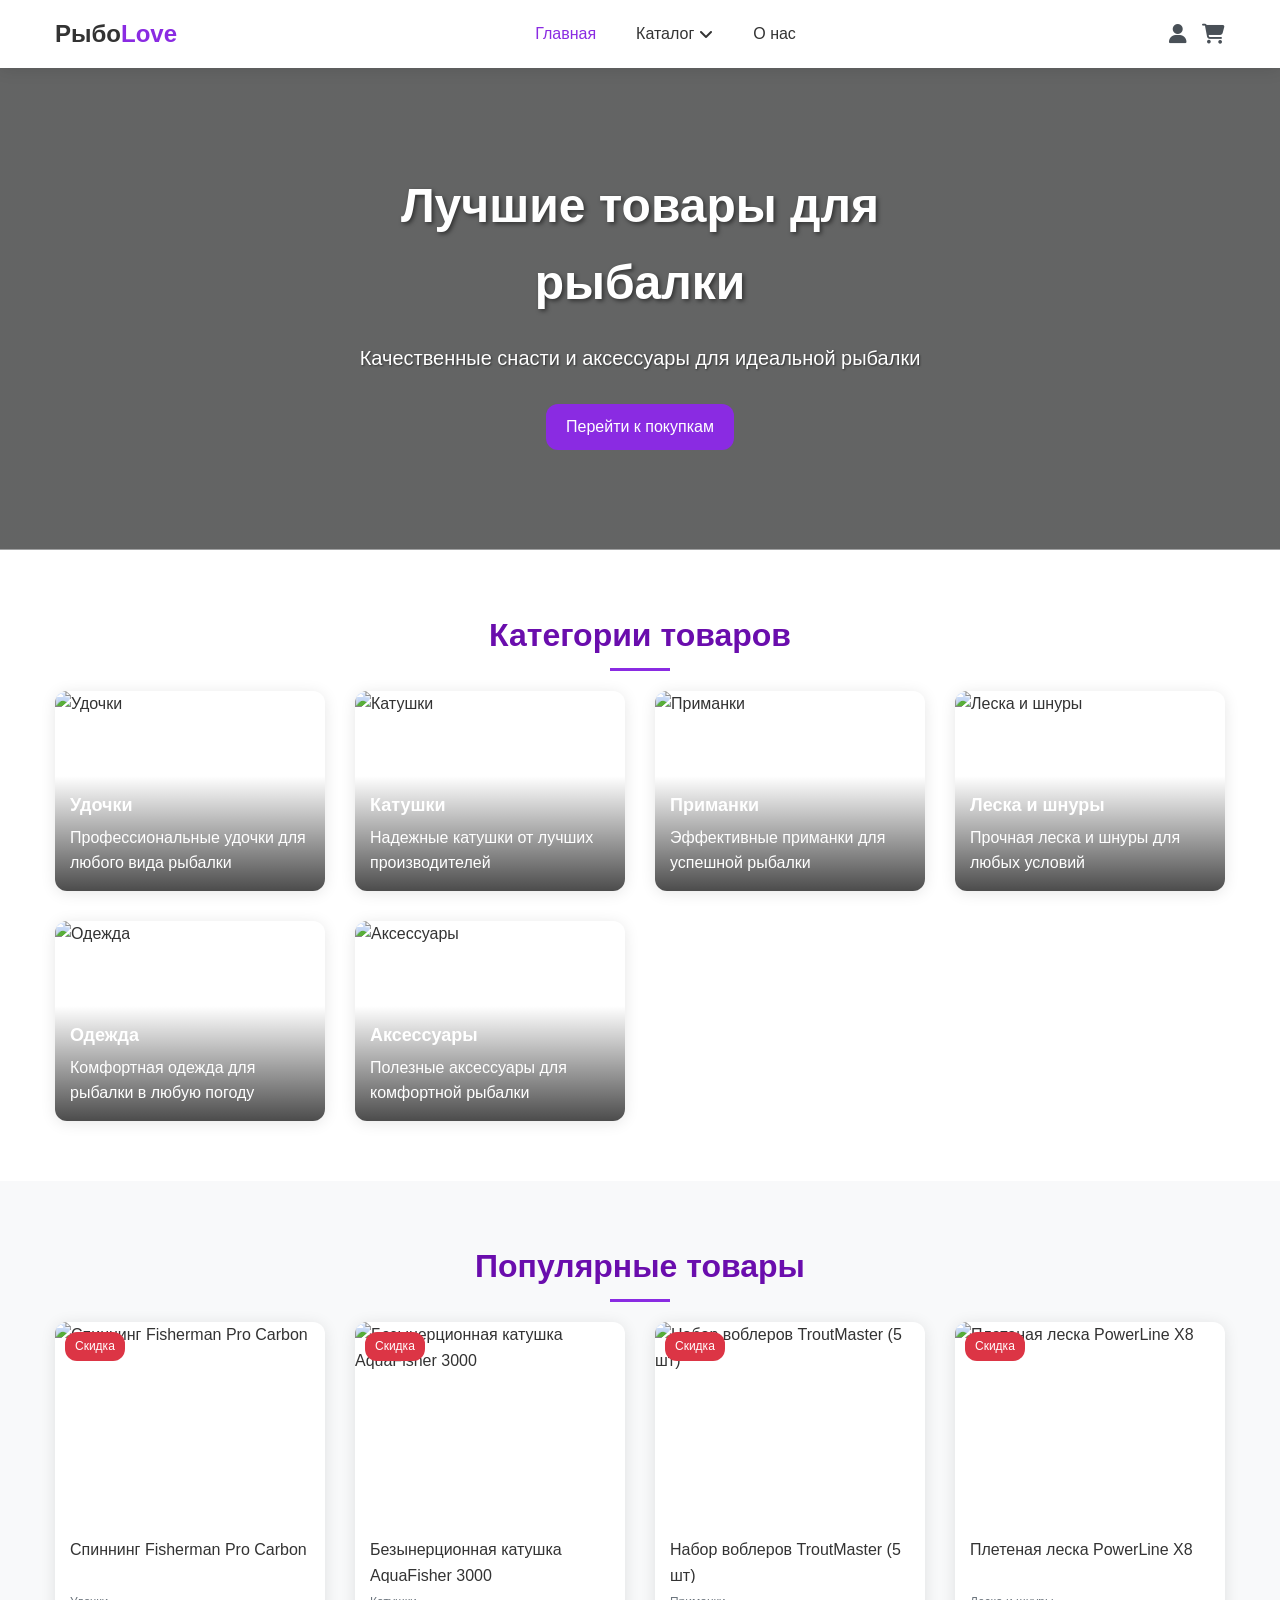
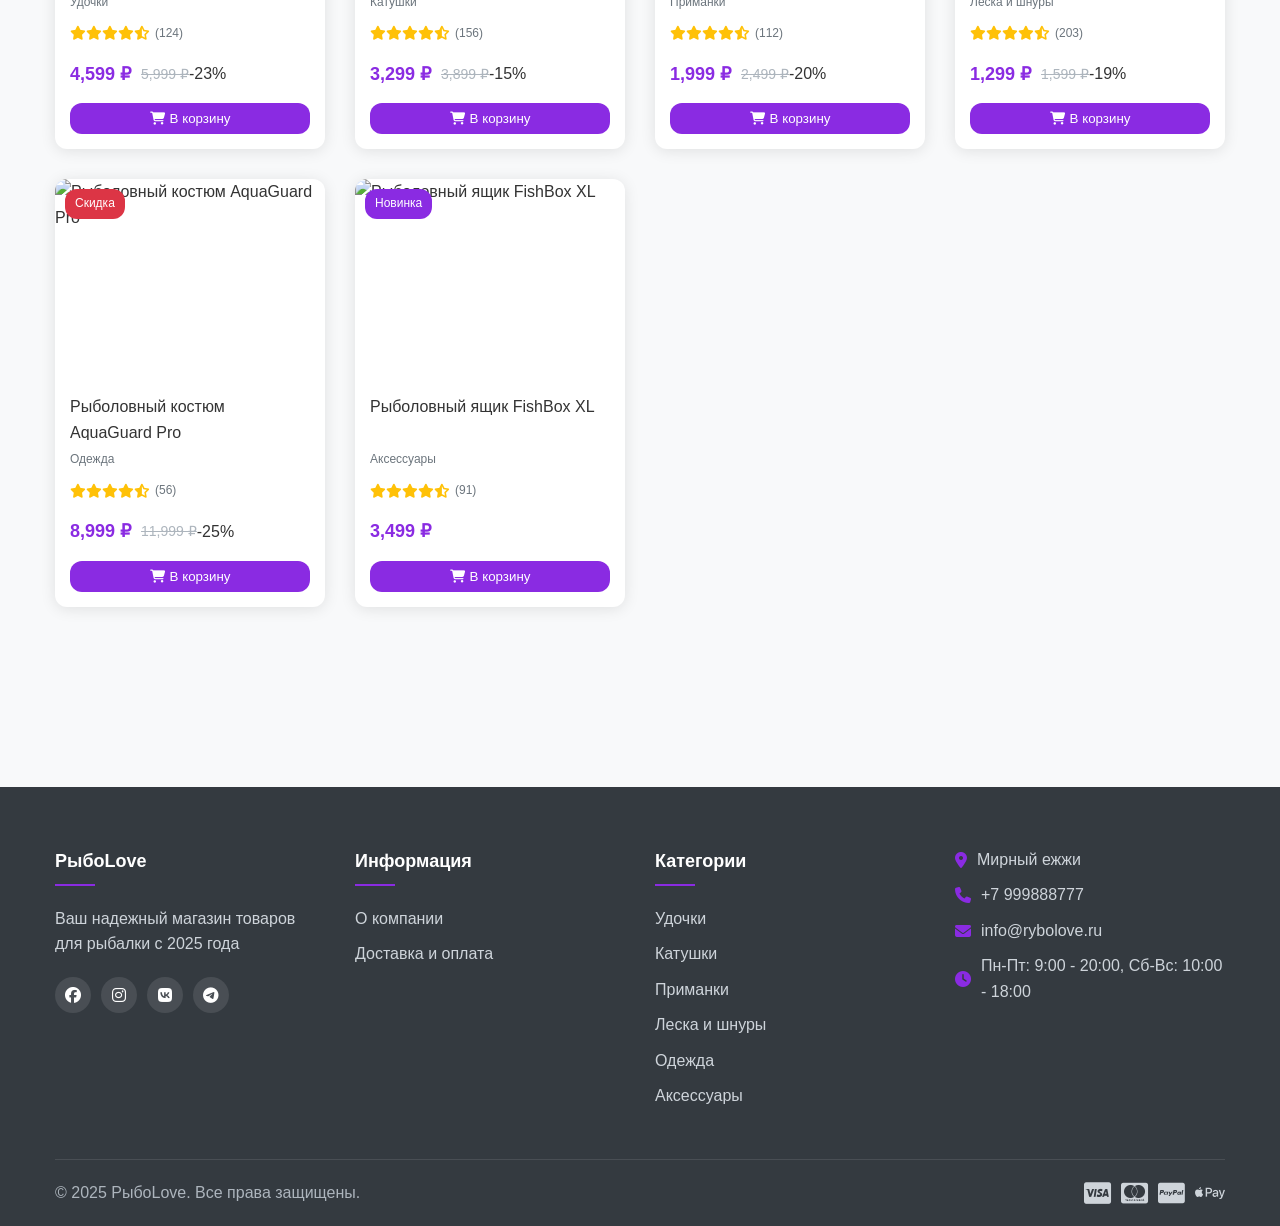
==== rybolove/index.html @ 0f79250c "Add files via upload" ====
<!DOCTYPE html>
<html lang="ru">
<head>
    <meta charset="UTF-8">
    <meta name="viewport" content="width=device-width, initial-scale=1.0">
    <title>РыбоLove - Магазин рыболовных принадлежностей</title>
    <link rel="stylesheet" href="css/styles.css">
    <link rel="stylesheet" href="css/responsive.css">
    <link rel="stylesheet" href="https://cdnjs.cloudflare.com/ajax/libs/font-awesome/6.4.0/css/all.min.css">
</head>
<body>
    <header>
        <div class="container">
            <div class="logo">
                <a href="index.html">
                    <h1>Рыбо<span>Love</span></h1>
                </a>
            </div>
            <nav>
                <ul class="nav-links">
                    <li><a href="index.html" class="active">Главная</a></li>
                    <li class="dropdown">
                        <a href="#" class="dropbtn">Каталог <i class="fas fa-angle-down"></i></a>
                        <div class="dropdown-content" id="categories-dropdown">
                            <!-- Categories will be populated with JavaScript -->
                        </div>
                    </li>
                    <li><a href="pages/about.html">О нас</a></li>
                </ul>
            </nav>
            <div class="nav-icons">
                <a href="pages/profile.html" id="profile-icon"><i class="fas fa-user"></i></a>
                <div class="cart-icon">
                    <a href="pages/cart.html"><i class="fas fa-shopping-cart"></i></a>
                    <span id="cart-count">0</span>
                </div>
                <div class="mobile-menu-btn">
                    <i class="fas fa-bars"></i>
                </div>
            </div>
        </div>
    </header>

    <main>
        <section class="hero">
            <div class="container">
                <div class="hero-content">
                    <h1>Лучшие товары для рыбалки</h1>
                    <p>Качественные снасти и аксессуары для идеальной рыбалки</p>
                    <a href="#categories" class="btn btn-primary">Перейти к покупкам</a>
                </div>
            </div>
        </section>
       
        <section id="categories" class="categories">
    <div class="container">
        <h2 class="section-title">Категории товаров</h2>
        <div class="categories-grid" id="categories-grid">
            <!-- Здесь будут категории -->
            <div class="category-card">
                <a href="pages/category.html?id=1">
                    <img src="https://images.unsplash.com/photo-1619054976487-7198b8924922" alt="Удочки">
                    <div class="category-card-content">
                        <h3>Удочки</h3>
                        <p>Профессиональные удочки для любого вида рыбалки</p>
                    </div>
                </a>
            </div>
            <div class="category-card">
                <a href="pages/category.html?id=2">
                    <img src="https://images.unsplash.com/photo-1684495598276-453d74f4d96f" alt="Катушки">
                    <div class="category-card-content">
                        <h3>Катушки</h3>
                        <p>Надежные катушки от лучших производителей</p>
                    </div>
                </a>
            </div>
            <div class="category-card">
                <a href="pages/category.html?id=3">
                    <img src="https://images.unsplash.com/photo-1592929043000-fbea34bc8ad5" alt="Приманки">
                    <div class="category-card-content">
                        <h3>Приманки</h3>
                        <p>Эффективные приманки для успешной рыбалки</p>
                    </div>
                </a>
            </div>
        </div>
    </div>
</section>

<section class="featured-products">
    <div class="container">
        <h2 class="section-title">Популярные товары</h2>
        <div class="products-grid" id="featured-products">
            <!-- Здесь будут товары -->
            <div class="product-card">
                <div class="product-image">
                    <a href="pages/product.html?id=1">
                        <img src="https://images.unsplash.com/photo-1619054976487-7198b8924922" alt="Спиннинг Fisherman Pro Carbon">
                    </a>
                    <span class="product-badge badge-new">Новинка</span>
                </div>
                <div class="product-details">
                    <a href="pages/product.html?id=1" class="product-title">Спиннинг Fisherman Pro Carbon</a>
                    <div class="product-category">Удочки</div>
                    <div class="product-price">
                        <span class="current-price">4,599 ₽</span>
                        <span class="old-price">5,999 ₽</span>
                        <span class="discount-percent">-24%</span>
                    </div>
                </div>
            </div>
            <div class="product-card">
                <div class="product-image">
                    <a href="pages/product.html?id=2">
                        <img src="https://images.unsplash.com/photo-1684495598276-453d74f4d96f" alt="Безынерционная катушка AquaFisher 3000">
                    </a>
                    <span class="product-badge badge-sale">Скидка</span>
                </div>
                <div class="product-details">
                    <a href="pages/product.html?id=2" class="product-title">Безынерционная катушка AquaFisher 3000</a>
                    <div class="product-category">Катушки</div>
                    <div class="product-price">
                        <span class="current-price">3,299 ₽</span>
                        <span class="old-price">3,899 ₽</span>
                    </div>
                </div>
            </div>
            <div class="product-card">
                <div class="product-image">
                    <a href="pages/product.html?id=3">
                        <img src="https://images.unsplash.com/photo-1592929043000-fbea34bc8ad5" alt="Набор воблеров TroutMaster (5 шт)">
                    </a>
                </div>
                <div class="product-details">
                    <a href="pages/product.html?id=3" class="product-title">Набор воблеров TroutMaster (5 шт)</a>
                    <div class="product-category">Приманки</div>
                    <div class="product-price">
                        <span class="current-price">1,999 ₽</span>
                        <span class="old-price">2,499 ₽</span>
                        <span class="discount-percent">-20%</span>
                    </div>
                </div>
            </div>
        </div>
    </div>
</section>
      
 <section class="featured-products">
            <div class="container">
                <div class="products-grid" id="featured-products">
                    <!-- Featured products will be populated with JavaScript -->
                </div>
            </div>
        </section>
    </main>

    <footer>
        <div class="container">
            <div class="footer-columns">
                <div class="footer-column">
                    <h3>РыбоLove</h3>
                    <p>Ваш надежный магазин товаров для рыбалки с 2025 года</p>
                    <div class="social-icons">
                        <a href="#"><i class="fab fa-facebook"></i></a>
                        <a href="#"><i class="fab fa-instagram"></i></a>
                        <a href="#"><i class="fab fa-vk"></i></a>
                        <a href="#"><i class="fab fa-telegram"></i></a>
                    </div>
                </div>
                <div class="footer-column">
                    <h3>Информация</h3>
                    <ul>
                        <li><a href="pages/about.html">О компании</a></li>
                        <li><a href="#">Доставка и оплата</a></li>
                   </div>
                <div class="footer-column">
                    <h3>Категории</h3>
                    <ul id="footer-categories">
                        <!-- Categories will be populated with JavaScript -->
                    </ul>
                </div>
                <div class="footer-column">
                     <ul class="contact-info">
                        <li><i class="fas fa-map-marker-alt"></i> Мирный ежжи</li>
                        <li><i class="fas fa-phone"></i> +7 999888777</li>
                        <li><i class="fas fa-envelope"></i> info@rybolove.ru</li>
                        <li><i class="fas fa-clock"></i> Пн-Пт: 9:00 - 20:00, Сб-Вс: 10:00 - 18:00</li>
                    </ul>
                </div>
            </div>
            <div class="footer-bottom">
                <p>&copy; 2025 РыбоLove. Все права защищены.</p>
                <div class="payment-methods">
                    <i class="fab fa-cc-visa"></i>
                    <i class="fab fa-cc-mastercard"></i>
                    <i class="fab fa-cc-paypal"></i>
                    <i class="fab fa-apple-pay"></i>
                </div>
            </div>
        </div>
    </footer>

    <div id="login-modal" class="modal">
        <div class="modal-content">
            <span class="close">&times;</span>
            <h2>Вход в аккаунт</h2>
            <form id="login-form">
                <div class="form-group">
                    <label for="login-email">Email</label>
                    <input type="email" id="login-email" required>
                </div>
                <div class="form-group">
                    <label for="login-password">Пароль</label>
                    <input type="password" id="login-password" required>
                </div>
                <button type="submit" class="btn btn-primary">Войти</button>
                <p class="form-footer">Нет аккаунта? <a href="#" id="register-link">Зарегистрироваться</a></p>
            </form>
        </div>
    </div>

    <div id="register-modal" class="modal">
        <div class="modal-content">
            <span class="close">&times;</span>
            <h2>Регистрация</h2>
            <form id="register-form">
                <div class="form-group">
                    <label for="register-name">Имя</label>
                    <input type="text" id="register-name" required>
                </div>
                <div class="form-group">
                    <label for="register-email">Email</label>
                    <input type="email" id="register-email" required>
                </div>
                <div class="form-group">
                    <label for="register-password">Пароль</label>
                    <input type="password" id="register-password" required>
                </div>
                <div class="form-group">
                    <label for="register-confirm-password">Подтвердите пароль</label>
                    <input type="password" id="register-confirm-password" required>
                </div>
                <button type="submit" class="btn btn-primary">Зарегистрироваться</button>
                <p class="form-footer">Уже есть аккаунт? <a href="#" id="login-link">Войти</a></p>
            </form>
        </div>
    </div>

    <script src="js/products.js"></script>
    <script src="js/auth.js"></script>
    <script src="js/cart.js"></script>
    <script src="js/main.js"></script>
</body>
</html>
---- rybolove/css/styles.css ----
/* Global Styles */
:root {
    --primary-color: #8a2be2; /* Vivid purple */
    --primary-light: #9d4edd; /* Lighter purple */
    --primary-dark: #6a0dad; /* Darker purple */
    --secondary-color: #f5f5f5;
    --text-color: #333;
    --text-light: #666;
    --white: #fff;
    --black: #000;
    --success-color: #28a745;
    --danger-color: #dc3545;
    --warning-color: #ffc107;
    --info-color: #17a2b8;
    --gray-100: #f8f9fa;
    --gray-200: #e9ecef;
    --gray-300: #dee2e6;
    --gray-400: #ced4da;
    --gray-500: #adb5bd;
    --gray-600: #6c757d;
    --gray-700: #495057;
    --gray-800: #343a40;
    --gray-900: #212529;
    --border-radius: 12px;
    --box-shadow: 0 2px 15px rgba(0, 0, 0, 0.1);
    --transition: all 0.3s ease;
}

* {
    margin: 0;
    padding: 0;
    box-sizing: border-box;
}

body {
    font-family: 'Roboto', 'Arial', sans-serif;
    line-height: 1.6;
    color: var(--text-color);
    background-color: var(--gray-100);
}

.container {
    width: 100%;
    max-width: 1200px;
    margin: 0 auto;
    padding: 0 15px;
}

a {
    text-decoration: none;
    color: var(--text-color);
    transition: var(--transition);
}

ul {
    list-style: none;
}

img {
    max-width: 100%;
    height: auto;
}

button, .btn {
    cursor: pointer;
    border: none;
    outline: none;
    transition: var(--transition);
}

.btn {
    display: inline-block;
    padding: 10px 20px;
    border-radius: var(--border-radius);
    text-align: center;
    font-weight: 500;
}

.btn-primary {
    background-color: var(--primary-color);
    color: var(--white);
}

.btn-primary:hover {
    background-color: var(--primary-dark);
}

.btn-secondary {
    background-color: var(--white);
    color: var(--primary-color);
    border: 1px solid var(--primary-color);
}

.btn-secondary:hover {
    background-color: var(--primary-light);
    color: var(--white);
}

.section-title {
    margin-bottom: 30px;
    text-align: center;
    position: relative;
    font-size: 32px;
    color: var(--primary-dark);
}

.section-title::after {
    content: '';
    position: absolute;
    width: 60px;
    height: 3px;
    background-color: var(--primary-color);
    bottom: -10px;
    left: 50%;
    transform: translateX(-50%);
}

/* Header Styles */
header {
    background-color: var(--white);
    box-shadow: var(--box-shadow);
    position: sticky;
    top: 0;
    z-index: 100;
    padding: 15px 0;
}

header .container {
    display: flex;
    align-items: center;
    justify-content: space-between;
}

.logo a {
    display: flex;
    align-items: center;
}

.logo h1 {
    font-size: 24px;
    font-weight: 700;
    color: var(--text-color);
}

.logo h1 span {
    color: var(--primary-color);
}

.search-bar {
    display: flex;
    flex: 1;
    max-width: 400px;
    margin: 0 20px;
}

.search-bar input {
    flex: 1;
    padding: 10px 15px;
    border: 1px solid var(--gray-300);
    border-radius: var(--border-radius) 0 0 var(--border-radius);
    outline: none;
}

.search-bar button {
    padding: 0 15px;
    background-color: var(--primary-color);
    color: var(--white);
    border: 1px solid var(--primary-color);
    border-radius: 0 var(--border-radius) var(--border-radius) 0;
}

.nav-links {
    display: flex;
    align-items: center;
}

.nav-links li {
    margin: 0 10px;
}

.nav-links a {
    color: var(--text-color);
    font-weight: 500;
    padding: 5px 10px;
}

.nav-links a:hover, 
.nav-links a.active {
    color: var(--primary-color);
}

.dropdown {
    position: relative;
}

.dropbtn {
    display: flex;
    align-items: center;
}

.dropbtn i {
    margin-left: 5px;
}

.dropdown-content {
    display: none;
    position: absolute;
    background-color: var(--white);
    min-width: 200px;
    box-shadow: var(--box-shadow);
    border-radius: var(--border-radius);
    z-index: 1;
}

.dropdown-content a {
    color: var(--text-color);
    padding: 12px 16px;
    display: block;
    border-bottom: 1px solid var(--gray-200);
}

.dropdown-content a:last-child {
    border-bottom: none;
}

.dropdown-content a:hover {
    background-color: var(--gray-100);
    color: var(--primary-color);
}

.dropdown:hover .dropdown-content {
    display: block;
}

.nav-icons {
    display: flex;
    align-items: center;
}

.nav-icons a {
    margin-left: 15px;
    color: var(--gray-700);
    font-size: 20px;
}

.nav-icons a:hover {
    color: var(--primary-color);
}

.cart-icon {
    position: relative;
}

#cart-count {
    position: absolute;
    top: -8px;
    right: -8px;
    background-color: var(--primary-color);
    color: var(--white);
    font-size: 12px;
    width: 18px;
    height: 18px;
    display: flex;
    align-items: center;
    justify-content: center;
    border-radius: 50%;
}

.mobile-menu-btn {
    display: none;
    cursor: pointer;
    font-size: 24px;
}

/* Hero Section */
.hero {
    background: linear-gradient(rgba(0, 0, 0, 0.6), rgba(0, 0, 0, 0.6)), url('https://images.unsplash.com/photo-1598909820593-c970004196f5');
    background-size: cover;
    background-position: center;
    color: var(--white);
    padding: 100px 0;
    text-align: center;
}

.hero-content {
    max-width: 700px;
    margin: 0 auto;
}

.hero h1 {
    font-size: 48px;
    margin-bottom: 20px;
    text-shadow: 2px 2px 4px rgba(0, 0, 0, 0.5);
}

.hero p {
    font-size: 20px;
    margin-bottom: 30px;
    text-shadow: 1px 1px 2px rgba(0, 0, 0, 0.5);
}

/* Categories Section */
.categories {
    padding: 60px 0;
    background-color: var(--white);
}

.categories-grid {
    grid-template-columns: repeat(3, 1fr);
    display: grid;
    grid-template-columns: repeat(auto-fill, minmax(250px, 1fr));
    gap: 30px;
}

.category-card {
    border-radius: var(--border-radius);
    overflow: hidden;
    box-shadow: var(--box-shadow);
    transition: var(--transition);
    position: relative;
    height: 200px;
}

.category-card:hover {
    transform: translateY(-5px);
    box-shadow: 0 10px 20px rgba(0, 0, 0, 0.15);
}

.category-card img {
    width: 100%;
    height: 100%;
    object-fit: cover;
}

.category-card-content {
    position: absolute;
    bottom: 0;
    left: 0;
    right: 0;
    padding: 15px;
    background: linear-gradient(transparent, rgba(0, 0, 0, 0.7));
    color: var(--white);
}

.category-card-content h3 {
    margin-bottom: 5px;
    font-size: 18px;
}

/* Featured Products Section */
.featured-products {
    padding: 60px 0;
    background-color: var(--gray-100);
}

.products-grid {
    display: grid;
    grid-template-columns: repeat(auto-fill, minmax(250px, 1fr));
    gap: 30px;
}

.product-card {
    background-color: var(--white);
    border-radius: var(--border-radius);
    overflow: hidden;
    box-shadow: var(--box-shadow);
    transition: var(--transition);
}

.product-card:hover {
    transform: translateY(-5px);
    box-shadow: 0 10px 20px rgba(0, 0, 0, 0.15);
}

.product-image {
    height: 200px;
    overflow: hidden;
    position: relative;
}

.product-image img {
    width: 100%;
    height: 100%;
    object-fit: cover;
    transition: transform 0.5s ease;
}

.product-card:hover .product-image img {
    transform: scale(1.05);
}

.product-badge {
    position: absolute;
    top: 10px;
    left: 10px;
    padding: 5px 10px;
    border-radius: var(--border-radius);
    font-size: 12px;
    font-weight: 500;
}

.badge-new {
    background-color: var(--primary-color);
    color: var(--white);
}

.badge-sale {
    background-color: var(--danger-color);
    color: var(--white);
}

.product-details {
    padding: 15px;
}

.product-title {
    font-size: 16px;
    margin-bottom: 10px;
    font-weight: 500;
    display: -webkit-box;
    line-clamp: 2;
    -webkit-box-orient: vertical;
    overflow: hidden;
    height: 46px;
}

.product-category {
    font-size: 12px;
    color: var(--gray-600);
    margin-bottom: 10px;
}

.product-price {
    display: flex;
    align-items: center;
    margin-bottom: 15px;
}

.current-price {
    font-size: 18px;
    font-weight: 600;
    color: var(--primary-color);
    margin-right: 10px;
}

.old-price {
    font-size: 14px;
    color: var(--gray-500);
    text-decoration: line-through;
}

.product-actions {
    display: flex;
    justify-content: space-between;
}

.add-to-cart {
    background-color: var(--primary-color);
    color: var(--white);
    padding: 8px 15px;
    border-radius: var(--border-radius);
    font-weight: 500;
    flex: 1;
    display: flex;
    align-items: center;
    justify-content: center;
}

.add-to-cart i {
    margin-right: 5px;
}

.add-to-cart:hover {
    background-color: var(--primary-dark);
}

.product-rating {
    display: flex;
    align-items: center;
    margin-bottom: 15px;
}

.rating-stars {
    color: var(--warning-color);
    font-size: 14px;
    margin-right: 5px;
}

.rating-count {
    font-size: 12px;
    color: var(--gray-600);
}

/* CTA Section */
.cta-section {
    padding: 80px 0;
    background: linear-gradient(rgba(138, 43, 226, 0.9), rgba(106, 13, 173, 0.9)), url('https://images.unsplash.com/photo-1631389851191-2e3ad60220b1');
    background-size: cover;
    background-position: center;
    color: var(--white);
    text-align: center;
}

.cta-content {
    max-width: 600px;
    margin: 0 auto;
}

.cta-content h2 {
    font-size: 36px;
    margin-bottom: 20px;
}

.cta-content p {
    margin-bottom: 30px;
    font-size: 18px;
}

#newsletter-form {
    display: flex;
    max-width: 500px;
    margin: 0 auto;
}

#newsletter-form input {
    flex: 1;
    padding: 12px 15px;
    border: none;
    border-radius: var(--border-radius) 0 0 var(--border-radius);
    outline: none;
}

#newsletter-form button {
    padding: 0 25px;
    background-color: var(--white);
    color: var(--primary-color);
    border-radius: 0 var(--border-radius) var(--border-radius) 0;
    font-weight: 500;
}

#newsletter-form button:hover {
    background-color: var(--gray-200);
}

/* Footer Styles */
footer {
    background-color: var(--gray-800);
    color: var(--white);
    padding: 60px 0 20px;
}

.footer-columns {
    display: grid;
    grid-template-columns: repeat(auto-fit, minmax(200px, 1fr));
    gap: 30px;
    margin-bottom: 40px;
}

.footer-column h3 {
    font-size: 18px;
    margin-bottom: 20px;
    color: var(--white);
    position: relative;
    padding-bottom: 10px;
}

.footer-column h3::after {
    content: '';
    position: absolute;
    left: 0;
    bottom: 0;
    width: 40px;
    height: 2px;
    background-color: var(--primary-color);
}

.footer-column p {
    margin-bottom: 20px;
    color: var(--gray-400);
}

.footer-column ul li {
    margin-bottom: 10px;
}

.footer-column ul li a {
    color: var(--gray-400);
}

.footer-column ul li a:hover {
    color: var(--primary-light);
}

.social-icons {
    display: flex;
    margin-top: 20px;
}

.social-icons a {
    display: flex;
    align-items: center;
    justify-content: center;
    width: 36px;
    height: 36px;
    background-color: rgba(255, 255, 255, 0.1);
    border-radius: 50%;
    margin-right: 10px;
    color: var(--white);
    transition: var(--transition);
}

.social-icons a:hover {
    background-color: var(--primary-color);
    transform: translateY(-3px);
}

.contact-info li {
    display: flex;
    align-items: center;
    margin-bottom: 15px;
    color: var(--gray-400);
}

.contact-info li i {
    margin-right: 10px;
    color: var(--primary-color);
}

.footer-bottom {
    display: flex;
    align-items: center;
    justify-content: space-between;
    padding-top: 20px;
    border-top: 1px solid rgba(255, 255, 255, 0.1);
}

.footer-bottom p {
    color: var(--gray-500);
}

.payment-methods {
    display: flex;
}

.payment-methods i {
    font-size: 24px;
    margin-left: 10px;
    color: var(--gray-400);
}

/* Modal Styles */
.modal {
    display: none;
    position: fixed;
    z-index: 9999;
    left: 0;
    top: 0;
    width: 100%;
    height: 100%;
    overflow: auto;
    background-color: rgba(0, 0, 0, 0.5);
}

.modal-content {
    background-color: var(--white);
    margin: 10% auto;
    padding: 30px;
    border-radius: var(--border-radius);
    max-width: 500px;
    position: relative;
}

.close {
    position: absolute;
    right: 20px;
    top: 20px;
    font-size: 28px;
    font-weight: bold;
    cursor: pointer;
}

.modal h2 {
    text-align: center;
    margin-bottom: 30px;
    color: var(--primary-dark);
}

.form-group {
    margin-bottom: 20px;
}

.form-group label {
    display: block;
    margin-bottom: 8px;
    font-weight: 500;
}

.form-group input {
    width: 100%;
    padding: 12px 15px;
    border: 1px solid var(--gray-300);
    border-radius: var(--border-radius);
    outline: none;
    transition: var(--transition);
}

.form-group input:focus {
    border-color: var(--primary-color);
}

.form-footer {
    text-align: center;
    margin-top: 20px;
}

.form-footer a {
    color: var(--primary-color);
    font-weight: 500;
}

/* Utility Classes */
.text-center {
    text-align: center;
}

.mb-1 {
    margin-bottom: 10px;
}

.mb-2 {
    margin-bottom: 20px;
}

.mb-3 {
    margin-bottom: 30px;
}

.mt-1 {
    margin-top: 10px;
}

.mt-2 {
    margin-top: 20px;
}

.mt-3 {
    margin-top: 30px;
}

.d-flex {
    display: flex;
}

.align-center {
    align-items: center;
}

.justify-center {
    justify-content: center;
}

.space-between {
    justify-content: space-between;
}
---- rybolove/css/responsive.css ----
/* Responsive Styles */

/* Large devices (desktops, less than 1200px) */
@media (max-width: 1199.98px) {
    .container {
        max-width: 960px;
    }
    
    .hero h1 {
        font-size: 42px;
    }
    
    .hero p {
        font-size: 18px;
    }
}

/* Medium devices (tablets, less than 992px) */
@media (max-width: 991.98px) {
    
    .container {
        max-width: 720px;
    }
    
    header .container {
        flex-wrap: wrap;
    }
    
    .logo {
        margin-bottom: 10px;
    }
    
    .search-bar {
        order: 3;
        max-width: 100%;
        margin: 15px 0 0;
    }
    
    .nav-links {
        display: none;
    }
    
    .mobile-menu-btn {
        display: block;
    }
    
    .mobile-menu {
        display: block;
        position: fixed;
        top: 0;
        right: -280px;
        width: 280px;
        height: 100%;
        background-color: var(--white);
        box-shadow: -5px 0 15px rgba(0, 0, 0, 0.1);
        z-index: 999;
        transition: right 0.3s ease;
        padding: 60px 20px 20px;
        overflow-y: auto;
    }
    
    .mobile-menu.active {
        right: 0;
    }
    
    .mobile-menu-close {
        position: absolute;
        top: 20px;
        right: 20px;
        font-size: 24px;
        cursor: pointer;
    }
    
    .mobile-menu ul li {
        margin-bottom: 15px;
    }
    
    .mobile-menu ul li a {
        display: block;
        padding: 10px 0;
        border-bottom: 1px solid var(--gray-200);
    }
    
    .mobile-menu-dropdown {
        display: block;
        margin-top: 10px;
        padding-left: 15px;
    }
    
    .mobile-menu-dropdown li {
        margin-bottom: 10px;
    }
    
    .hero {
        padding: 80px 0;
    }
    
    .hero h1 {
        font-size: 36px;
    }
    
    .hero p {
        font-size: 16px;
    }
    
    .products-grid,
    .categories-grid {
        grid-template-columns: repeat(3, 1fr);
    }
    
    .footer-columns {
        grid-template-columns: repeat(2, 1fr);
    }
}

/* Small devices (landscape phones, less than 768px) */
@media (max-width: 767.98px) {
    .container {
        max-width: 540px;
    }
    
    .hero {
        padding: 60px 0;
    }
    
    .hero h1 {
        font-size: 32px;
    }
    
    .products-grid,
    .categories-grid {
        grid-template-columns: repeat(3, 1fr);
        gap: 20px;
    }
    
    .product-card {
        max-width: 100%;
    }
    
    .product-image {
        height: 180px;
    }
    
    .cta-section {
        padding: 60px 0;
    }
    
    .cta-content h2 {
        font-size: 28px;
    }
    
    .cta-content p {
        font-size: 16px;
    }
    
    #newsletter-form {
        flex-direction: column;
    }
    
    #newsletter-form input {
        border-radius: var(--border-radius);
        margin-bottom: 10px;
    }
    
    #newsletter-form button {
        border-radius: var(--border-radius);
        width: 100%;
        padding: 12px 0;
    }
    
    .footer-columns {
        gap: 40px;
    }
    
    .footer-bottom {
        flex-direction: column;
        text-align: center;
    }
    
    .footer-bottom p {
        margin-bottom: 15px;
    }
    
    .payment-methods {
        justify-content: center;
    }
    
    .payment-methods i {
        margin: 0 5px;
    }
    
    .modal-content {
        margin: 15% auto;
        padding: 20px;
        max-width: 90%;
    }
}

/* Extra small devices (portrait phones, less than 576px) */
@media (max-width: 575.98px) {
    .logo h1 {
        font-size: 20px;
    }
    
    .nav-icons a {
        margin-left: 10px;
        font-size: 18px;
    }
    
    .hero {
        padding: 50px 0;
    }
    
    .hero h1 {
        font-size: 28px;
    }
    
    .hero p {
        font-size: 14px;
    }
    
    .section-title {
        font-size: 24px;
    }
    
    .products-grid,
    .categories-grid {
        grid-template-columns: 1fr;
    }
    
    .category-card {
        height: 180px;
    }
    
    .cta-content h2 {
        font-size: 24px;
    }
    
    .cta-content p {
        font-size: 14px;
    }
}

/* Mobile Menu Overlay */
.mobile-menu-overlay {
    display: none;
    position: fixed;
    top: 0;
    left: 0;
    width: 100%;
    height: 100%;
    background-color: rgba(0, 0, 0, 0.5);
    z-index: 998;
}

.mobile-menu-overlay.active {
    display: block;
}

/* Shopping Cart (Mobile) */
@media (max-width: 767.98px) {
    .cart-page .cart-items {
        overflow-x: auto;
    }
    
    .cart-table {
        min-width: 600px;
    }
    
    .cart-summary {
        margin-top: 30px;
    }
}

/* Product Details Page (Mobile) */
@media (max-width: 767.98px) {
    .product-details-container {
        flex-direction: column;
    }
    
    .product-gallery {
        width: 100%;
        margin-bottom: 30px;
    }
    
    .product-info {
        width: 100%;
        padding-left: 0;
    }
}

/* Checkout Page (Mobile) */
@media (max-width: 767.98px) {
    .checkout-container {
        flex-direction: column;
    }
    
    .checkout-form {
        width: 100%;
        margin-bottom: 30px;
    }
    
    .order-summary {
        width: 100%;
    }
}

/* Profile Page (Mobile) */
@media (max-width: 767.98px) {
    .profile-container {
        flex-direction: column;
    }
    
    .profile-sidebar {
        width: 100%;
        margin-bottom: 30px;
    }
    
    .profile-content {
        width: 100%;
    }
    
    .address-list,
    .order-list {
        overflow-x: auto;
    }
    
    .order-table {
        min-width: 600px;
    }
}
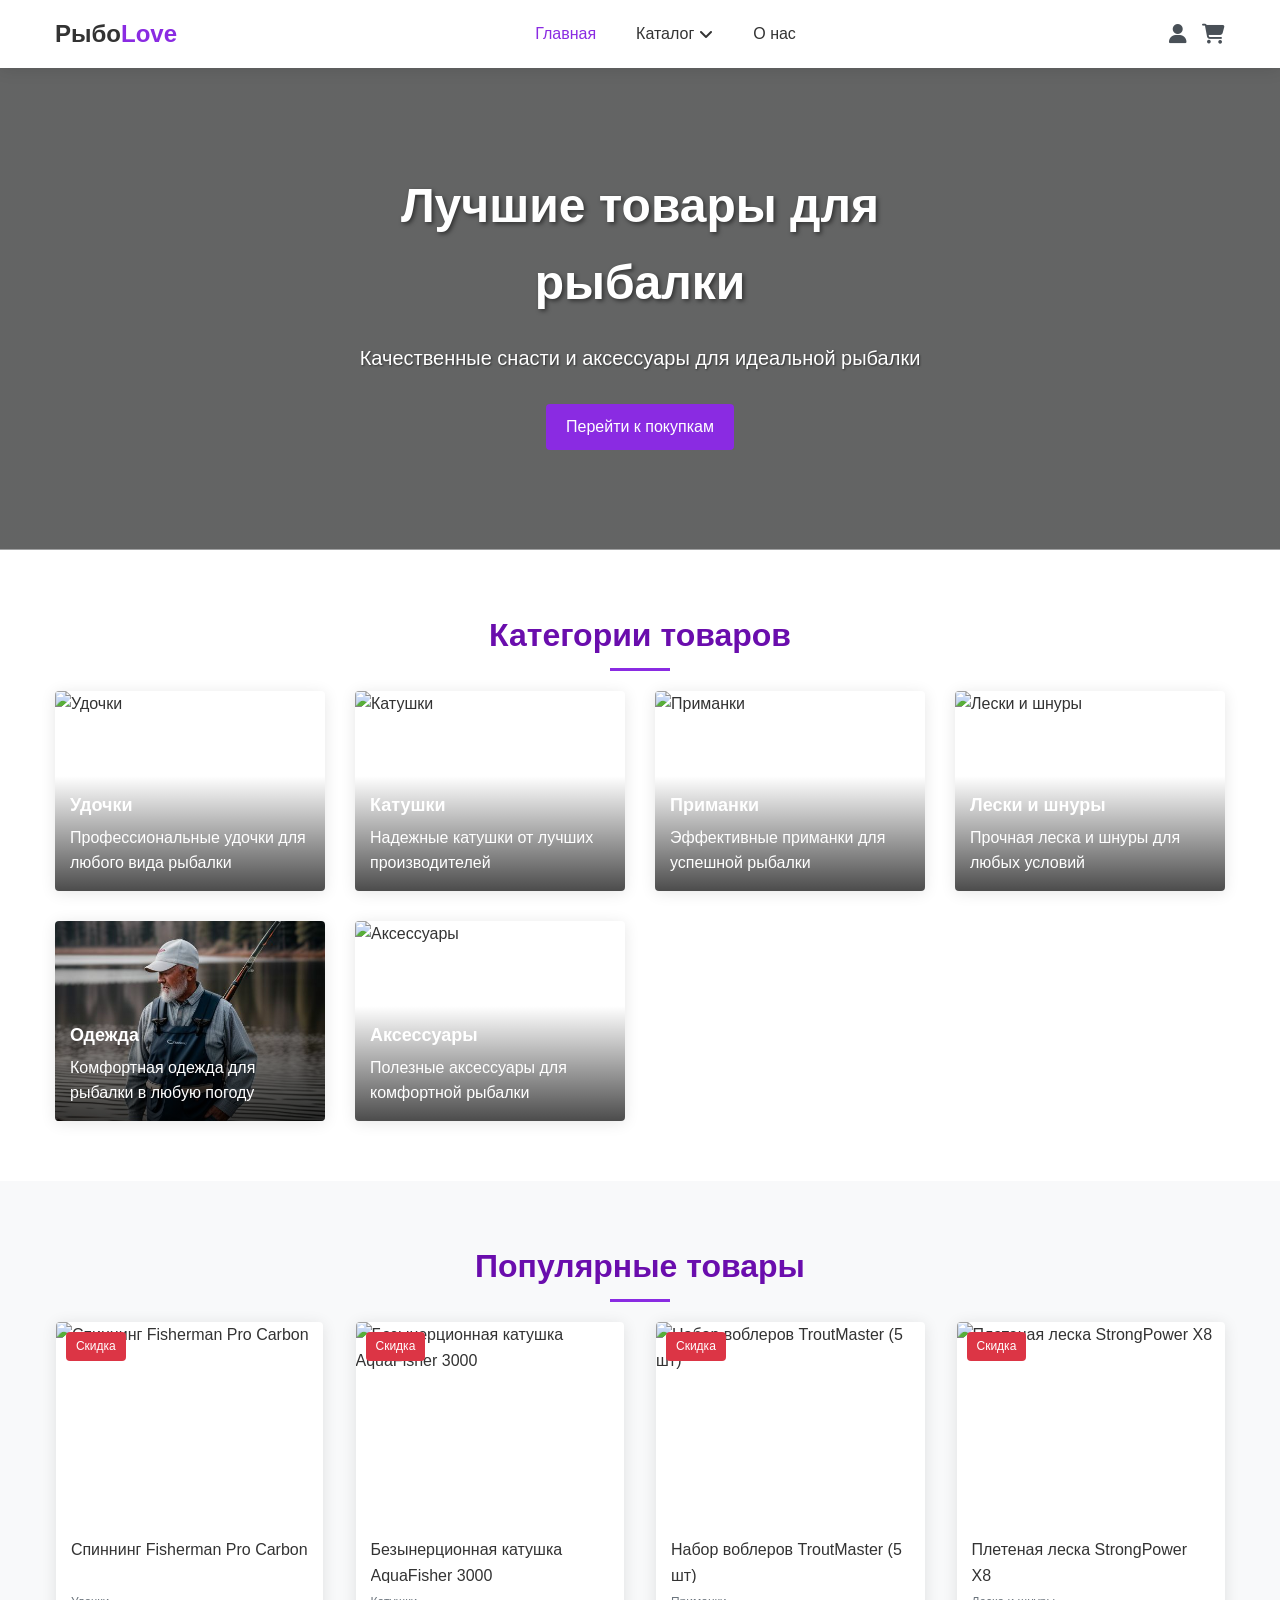
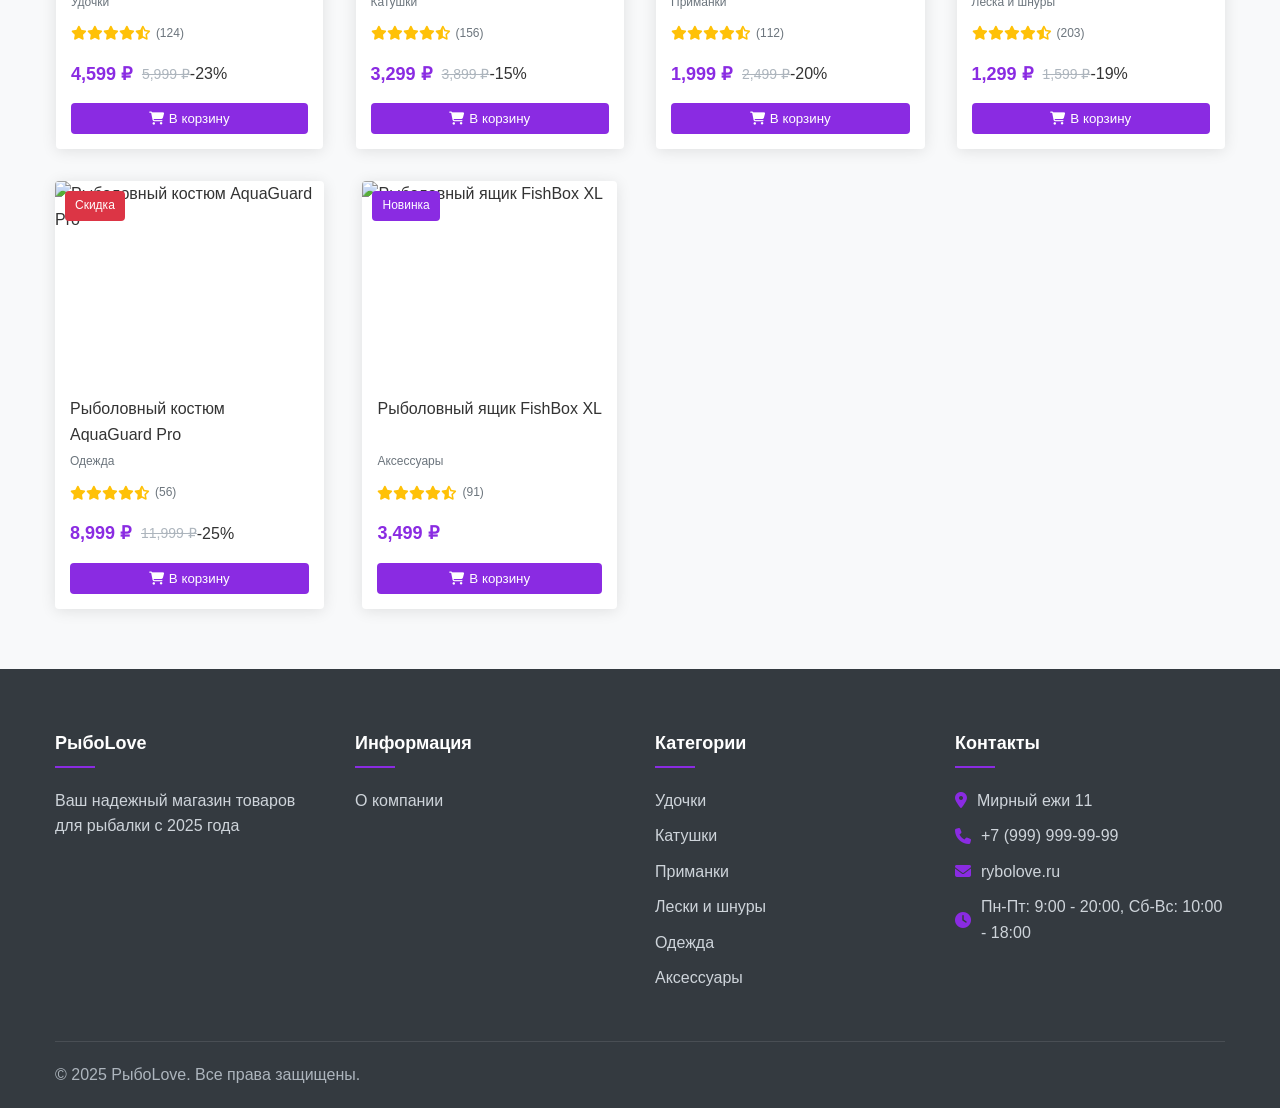
==== commit 99bbc629: "Add files via upload" ====
--- a/rybolove/index.html
+++ b/rybolove/index.html
@@ -22,16 +22,15 @@
                     <li class="dropdown">
                         <a href="#" class="dropbtn">Каталог <i class="fas fa-angle-down"></i></a>
                         <div class="dropdown-content" id="categories-dropdown">
-                            <!-- Categories will be populated with JavaScript -->
                         </div>
                     </li>
-                    <li><a href="pages/about.html">О нас</a></li>
+                    <li><a href="/pages/about.html">О нас</a></li>
                 </ul>
-            </nav>
+              </nav>
             <div class="nav-icons">
-                <a href="pages/profile.html" id="profile-icon"><i class="fas fa-user"></i></a>
+                <a href="/pages/profile.html" id="profile-icon"><i class="fas fa-user"></i></a>
                 <div class="cart-icon">
-                    <a href="pages/cart.html"><i class="fas fa-shopping-cart"></i></a>
+                    <a href="/pages/cart.html"><i class="fas fa-shopping-cart"></i></a>
                     <span id="cart-count">0</span>
                 </div>
                 <div class="mobile-menu-btn">
@@ -40,7 +39,6 @@
             </div>
         </div>
     </header>
-
     <main>
         <section class="hero">
             <div class="container">
@@ -56,9 +54,8 @@
     <div class="container">
         <h2 class="section-title">Категории товаров</h2>
         <div class="categories-grid" id="categories-grid">
-            <!-- Здесь будут категории -->
             <div class="category-card">
-                <a href="pages/category.html?id=1">
+                <a href="/pages/category.html?id=1">
                     <img src="https://images.unsplash.com/photo-1619054976487-7198b8924922" alt="Удочки">
                     <div class="category-card-content">
                         <h3>Удочки</h3>
@@ -67,7 +64,7 @@
                 </a>
             </div>
             <div class="category-card">
-                <a href="pages/category.html?id=2">
+                <a href="/pages/category.html?id=2">
                     <img src="https://images.unsplash.com/photo-1684495598276-453d74f4d96f" alt="Катушки">
                     <div class="category-card-content">
                         <h3>Катушки</h3>
@@ -76,7 +73,7 @@
                 </a>
             </div>
             <div class="category-card">
-                <a href="pages/category.html?id=3">
+                <a href="/pages/category.html?id=3">
                     <img src="https://images.unsplash.com/photo-1592929043000-fbea34bc8ad5" alt="Приманки">
                     <div class="category-card-content">
                         <h3>Приманки</h3>
@@ -92,16 +89,16 @@
     <div class="container">
         <h2 class="section-title">Популярные товары</h2>
         <div class="products-grid" id="featured-products">
-            <!-- Здесь будут товары -->
+
             <div class="product-card">
                 <div class="product-image">
-                    <a href="pages/product.html?id=1">
+                    <a href="/pages/product.html?id=1">
                         <img src="https://images.unsplash.com/photo-1619054976487-7198b8924922" alt="Спиннинг Fisherman Pro Carbon">
                     </a>
                     <span class="product-badge badge-new">Новинка</span>
                 </div>
                 <div class="product-details">
-                    <a href="pages/product.html?id=1" class="product-title">Спиннинг Fisherman Pro Carbon</a>
+                    <a href="/pages/product.html?id=1" class="product-title">Спиннинг Fisherman Pro Carbon</a>
                     <div class="product-category">Удочки</div>
                     <div class="product-price">
                         <span class="current-price">4,599 ₽</span>
@@ -112,13 +109,13 @@
             </div>
             <div class="product-card">
                 <div class="product-image">
-                    <a href="pages/product.html?id=2">
+                    <a href="/pages/product.html?id=2">
                         <img src="https://images.unsplash.com/photo-1684495598276-453d74f4d96f" alt="Безынерционная катушка AquaFisher 3000">
                     </a>
                     <span class="product-badge badge-sale">Скидка</span>
                 </div>
                 <div class="product-details">
-                    <a href="pages/product.html?id=2" class="product-title">Безынерционная катушка AquaFisher 3000</a>
+                    <a href="/pages/product.html?id=2" class="product-title">Безынерционная катушка AquaFisher 3000</a>
                     <div class="product-category">Катушки</div>
                     <div class="product-price">
                         <span class="current-price">3,299 ₽</span>
@@ -128,12 +125,12 @@
             </div>
             <div class="product-card">
                 <div class="product-image">
-                    <a href="pages/product.html?id=3">
+                    <a href="/pages/product.html?id=3">
                         <img src="https://images.unsplash.com/photo-1592929043000-fbea34bc8ad5" alt="Набор воблеров TroutMaster (5 шт)">
                     </a>
                 </div>
                 <div class="product-details">
-                    <a href="pages/product.html?id=3" class="product-title">Набор воблеров TroutMaster (5 шт)</a>
+                    <a href="/pages/product.html?id=3" class="product-title">Набор воблеров TroutMaster (5 шт)</a>
                     <div class="product-category">Приманки</div>
                     <div class="product-price">
                         <span class="current-price">1,999 ₽</span>
@@ -145,11 +142,7 @@
         </div>
     </div>
 </section>
-      
- <section class="featured-products">
-            <div class="container">
-                <div class="products-grid" id="featured-products">
-                    <!-- Featured products will be populated with JavaScript -->
+       
                 </div>
             </div>
         </section>
@@ -161,42 +154,30 @@
                 <div class="footer-column">
                     <h3>РыбоLove</h3>
                     <p>Ваш надежный магазин товаров для рыбалки с 2025 года</p>
-                    <div class="social-icons">
-                        <a href="#"><i class="fab fa-facebook"></i></a>
-                        <a href="#"><i class="fab fa-instagram"></i></a>
-                        <a href="#"><i class="fab fa-vk"></i></a>
-                        <a href="#"><i class="fab fa-telegram"></i></a>
-                    </div>
-                </div>
+                    </div>
                 <div class="footer-column">
                     <h3>Информация</h3>
                     <ul>
-                        <li><a href="pages/about.html">О компании</a></li>
-                        <li><a href="#">Доставка и оплата</a></li>
-                   </div>
+                        <li><a href="/pages/about.html">О компании</a></li>
+                </div>
                 <div class="footer-column">
                     <h3>Категории</h3>
                     <ul id="footer-categories">
-                        <!-- Categories will be populated with JavaScript -->
                     </ul>
                 </div>
                 <div class="footer-column">
-                     <ul class="contact-info">
-                        <li><i class="fas fa-map-marker-alt"></i> Мирный ежжи</li>
-                        <li><i class="fas fa-phone"></i> +7 999888777</li>
-                        <li><i class="fas fa-envelope"></i> info@rybolove.ru</li>
+                    <h3>Контакты</h3>
+                    <ul class="contact-info">
+                        <li><i class="fas fa-map-marker-alt"></i> Мирный ежи 11</li>
+                        <li><i class="fas fa-phone"></i> +7 (999) 999-99-99</li>
+                        <li><i class="fas fa-envelope"></i> rybolove.ru</li>
                         <li><i class="fas fa-clock"></i> Пн-Пт: 9:00 - 20:00, Сб-Вс: 10:00 - 18:00</li>
                     </ul>
                 </div>
             </div>
             <div class="footer-bottom">
                 <p>&copy; 2025 РыбоLove. Все права защищены.</p>
-                <div class="payment-methods">
-                    <i class="fab fa-cc-visa"></i>
-                    <i class="fab fa-cc-mastercard"></i>
-                    <i class="fab fa-cc-paypal"></i>
-                    <i class="fab fa-apple-pay"></i>
-                </div>
+                
             </div>
         </div>
     </footer>
--- a/rybolove/css/styles.css
+++ b/rybolove/css/styles.css
@@ -1,8 +1,8 @@
-/* Global Styles */
+
 :root {
-    --primary-color: #8a2be2; /* Vivid purple */
-    --primary-light: #9d4edd; /* Lighter purple */
-    --primary-dark: #6a0dad; /* Darker purple */
+    --primary-color: #8a2be2; 
+    --primary-light: #9d4edd;
+    --primary-dark: #6a0dad; 
     --secondary-color: #f5f5f5;
     --text-color: #333;
     --text-light: #666;
@@ -21,7 +21,7 @@
     --gray-700: #495057;
     --gray-800: #343a40;
     --gray-900: #212529;
-    --border-radius: 12px;
+    --border-radius: 4px;
     --box-shadow: 0 2px 15px rgba(0, 0, 0, 0.1);
     --transition: all 0.3s ease;
 }
@@ -306,7 +306,6 @@
 }
 
 .categories-grid {
-    grid-template-columns: repeat(3, 1fr);
     display: grid;
     grid-template-columns: repeat(auto-fill, minmax(250px, 1fr));
     gap: 30px;
@@ -355,8 +354,10 @@
 
 .products-grid {
     display: grid;
-    grid-template-columns: repeat(auto-fill, minmax(250px, 1fr));
-    gap: 30px;
+    grid-template-columns: repeat(auto-fit, minmax(260px, 1fr));
+    gap: 32px;
+    justify-items: center;
+    align-items: stretch;
 }
 
 .product-card {
--- a/rybolove/css/responsive.css
+++ b/rybolove/css/responsive.css
@@ -17,7 +17,6 @@
 
 /* Medium devices (tablets, less than 992px) */
 @media (max-width: 991.98px) {
-    
     .container {
         max-width: 720px;
     }
@@ -129,7 +128,7 @@
     
     .products-grid,
     .categories-grid {
-        grid-template-columns: repeat(3, 1fr);
+        grid-template-columns: repeat(2, 1fr);
         gap: 20px;
     }
     
@@ -252,44 +251,33 @@
     background-color: rgba(0, 0, 0, 0.5);
     z-index: 998;
 }
-
 .mobile-menu-overlay.active {
     display: block;
 }
-
-/* Shopping Cart (Mobile) */
 @media (max-width: 767.98px) {
     .cart-page .cart-items {
         overflow-x: auto;
     }
-    
     .cart-table {
         min-width: 600px;
     }
-    
     .cart-summary {
         margin-top: 30px;
     }
 }
-
-/* Product Details Page (Mobile) */
 @media (max-width: 767.98px) {
     .product-details-container {
         flex-direction: column;
     }
-    
     .product-gallery {
         width: 100%;
         margin-bottom: 30px;
     }
-    
-    .product-info {
-        width: 100%;
+     .product-info {
+       width: 100%;
         padding-left: 0;
     }
 }
-
-/* Checkout Page (Mobile) */
 @media (max-width: 767.98px) {
     .checkout-container {
         flex-direction: column;
